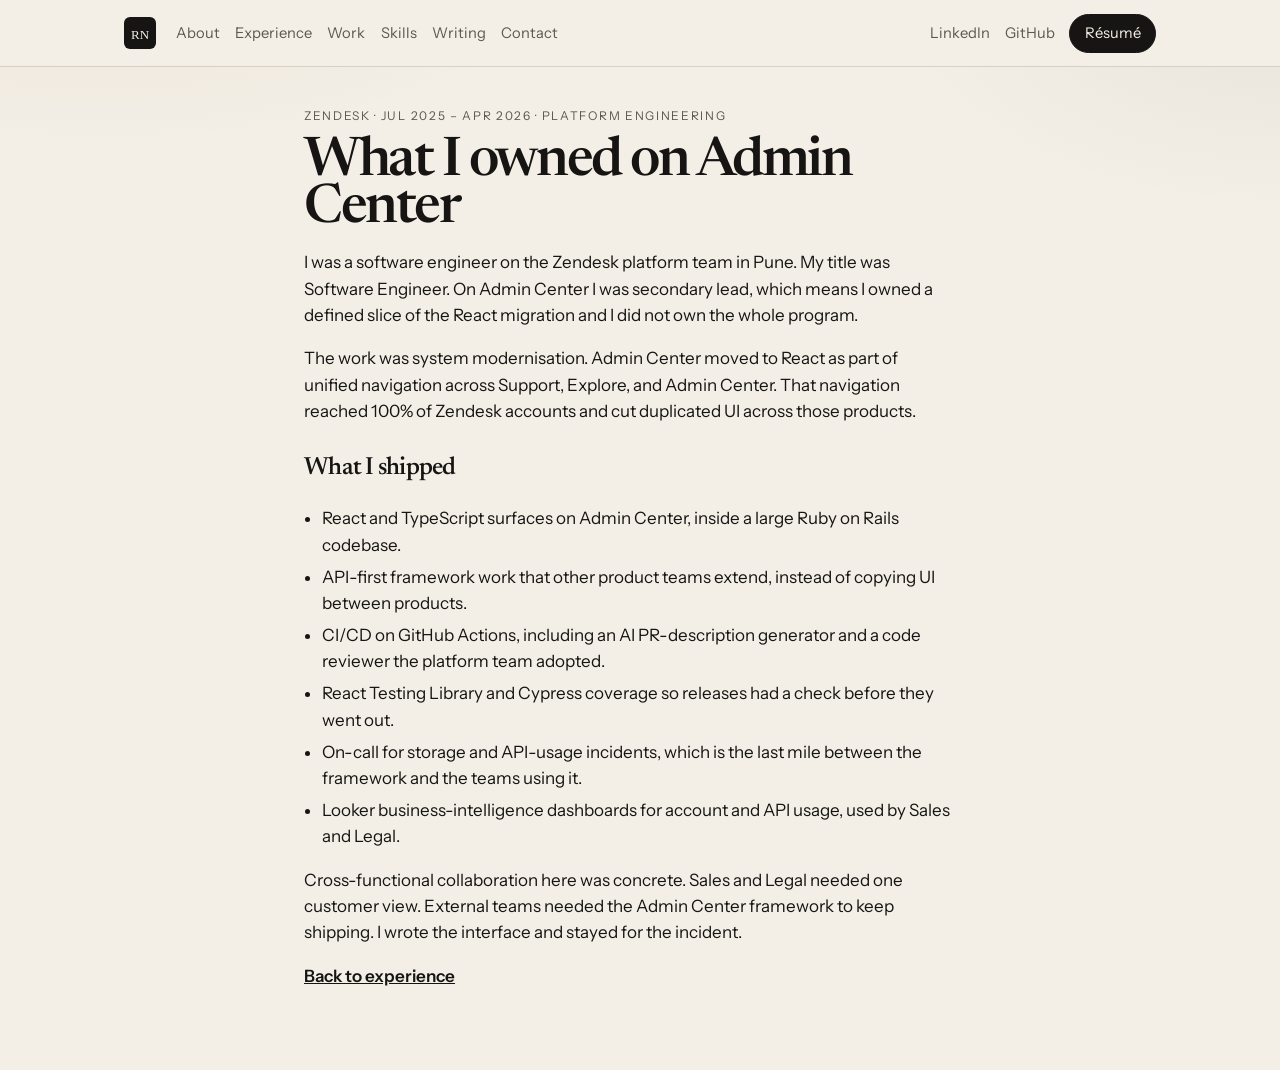
==== writing/admin-center-react.html @ 0a97c6db "Publish the current portfolio on the existing GitHub Pages site. Co-authored-by: Cursor <cursoragent" ====
<!DOCTYPE html>
<html lang="en">
<head>
  <meta charset="UTF-8" />
  <meta name="viewport" content="width=device-width, initial-scale=1" />
  <title>What I owned on Admin Center — Raja Namdeo</title>
  <meta name="description" content="Raja Namdeo, software engineer at Zendesk, was secondary lead on the Admin Center React migration and unified navigation rolled out to 100% of accounts. Skills: React, TypeScript, Ruby on Rails, platform engineering, system modernisation." />
  <link rel="preconnect" href="https://fonts.googleapis.com" />
  <link href="https://fonts.googleapis.com/css2?family=Instrument+Sans:ital,wght@0,400;0,500;0,600&family=Newsreader:opsz,wght@6..72,400;6..72,550&display=swap" rel="stylesheet" />
  <link rel="stylesheet" href="../styles.css?v=5" />
  <link rel="icon" href="../favicon.svg" type="image/svg+xml" />
</head>
<body>
  <header class="topbar">
    <div class="topbar-inner">
      <a class="mark" href="../index.html" aria-label="Raja Namdeo, home"><img src="../favicon.svg" width="32" height="32" alt="" /></a>
      <nav class="nav" aria-label="Page">
        <a href="../index.html#about">About</a>
        <a href="../index.html#experience">Experience</a>
        <a href="../index.html#work">Work</a>
        <a href="../index.html#skills">Skills</a>
        <a href="../index.html#writing">Writing</a>
        <a href="../index.html#contact">Contact</a>
      </nav>
      <div class="top-actions">
        <a class="text-link" href="https://linkedin.com/in/raja-namdeo" target="_blank" rel="noopener">LinkedIn</a>
        <a class="text-link" href="https://github.com/raja-namdeo" target="_blank" rel="noopener">GitHub</a>
        <a class="btn" href="https://drive.google.com/drive/folders/1Tm4S_pmPTaO8bRm-43lsX8sl1SN7FCRW?usp=drive_link" target="_blank" rel="noopener">Résumé</a>
      </div>
      <button class="menu-btn" type="button" aria-expanded="false" aria-controls="mobile-nav">Menu</button>
    </div>
  </header>
  <div class="mobile-nav" id="mobile-nav" hidden>
    <a href="../index.html#about">About</a>
    <a href="../index.html#experience">Experience</a>
    <a href="../index.html#work">Work</a>
    <a href="../index.html#skills">Skills</a>
    <a href="../index.html#writing">Writing</a>
    <a href="../index.html#contact">Contact</a>
    <a href="https://linkedin.com/in/raja-namdeo" target="_blank" rel="noopener">LinkedIn</a>
    <a href="https://github.com/raja-namdeo" target="_blank" rel="noopener">GitHub</a>
    <a href="https://drive.google.com/drive/folders/1Tm4S_pmPTaO8bRm-43lsX8sl1SN7FCRW?usp=drive_link" target="_blank" rel="noopener">Résumé</a>
  </div>
  <main class="post">
    <p class="eyebrow">Zendesk · Jul 2025 – Apr 2026 · Platform engineering</p>
    <h1>What I owned on Admin Center</h1>
    <p>I was a software engineer on the Zendesk platform team in Pune. My title was Software Engineer. On Admin Center I was secondary lead, which means I owned a defined slice of the React migration and I did not own the whole program.</p>
    <p>The work was system modernisation. Admin Center moved to React as part of unified navigation across Support, Explore, and Admin Center. That navigation reached 100% of Zendesk accounts and cut duplicated UI across those products.</p>
    <h2>What I shipped</h2>
    <ul>
      <li>React and TypeScript surfaces on Admin Center, inside a large Ruby on Rails codebase.</li>
      <li>API-first framework work that other product teams extend, instead of copying UI between products.</li>
      <li>CI/CD on GitHub Actions, including an AI PR-description generator and a code reviewer the platform team adopted.</li>
      <li>React Testing Library and Cypress coverage so releases had a check before they went out.</li>
      <li>On-call for storage and API-usage incidents, which is the last mile between the framework and the teams using it.</li>
      <li>Looker business-intelligence dashboards for account and API usage, used by Sales and Legal.</li>
    </ul>
    <p>Cross-functional collaboration here was concrete. Sales and Legal needed one customer view. External teams needed the Admin Center framework to keep shipping. I wrote the interface and stayed for the incident.</p>
    <p><a href="../index.html#experience">Back to experience</a></p>
  </main>
  <script src="../main.js"></script>
</body>
</html>
---- styles.css ----
:root {
  --bg: #f3efe6;
  --bg-raise: #faf7f1;
  --ink: #161513;
  --muted: #5e594f;
  --line: rgba(22, 21, 19, 0.14);
  --accent: #9a3b1a;
  --shadow: 0 1px 0 rgba(22, 21, 19, 0.05), 0 16px 40px rgba(22, 21, 19, 0.05);
  --serif: "Newsreader", "Iowan Old Style", Palatino, serif;
  --sans: "Instrument Sans", "Avenir Next", "Segoe UI", sans-serif;
  --max: 1080px;
}

* { box-sizing: border-box; }
html { scroll-behavior: smooth; overflow-x: hidden; }
.hero, .section { scroll-margin-top: 4.5rem; }
body {
  margin: 0;
  background:
    radial-gradient(900px 420px at 8% -10%, rgba(154, 59, 26, 0.08), transparent 60%),
    radial-gradient(700px 380px at 100% 0%, rgba(28, 25, 23, 0.05), transparent 55%),
    var(--bg);
  color: var(--ink);
  font-family: var(--sans);
  font-size: 17px;
  line-height: 1.55;
  overflow-x: hidden;
}
a { color: inherit; }
img { max-width: 100%; }

.skip {
  position: absolute;
  left: 1rem;
  top: -4rem;
  background: var(--ink);
  color: var(--bg);
  padding: 0.5rem 0.8rem;
  z-index: 20;
}
.skip:focus { top: 0.5rem; }

.topbar {
  position: sticky;
  top: 0;
  z-index: 10;
  background: rgba(243, 239, 230, 0.92);
  backdrop-filter: blur(10px);
  border-bottom: 1px solid var(--line);
}
.topbar-inner {
  max-width: var(--max);
  margin: 0 auto;
  padding: 0.85rem 1.5rem;
  display: flex;
  align-items: center;
  gap: 1.25rem;
}
.mark {
  display: flex;
  text-decoration: none;
  flex: none;
}
.mark img { display: block; width: 32px; height: 32px; }
.nav { display: flex; gap: 0.95rem; flex: 1; flex-wrap: wrap; }
.nav a, .text-link {
  color: var(--muted);
  text-decoration: none;
  font-size: 0.92rem;
}
.nav a:hover, .text-link:hover { color: var(--ink); }
.top-actions { display: flex; align-items: center; gap: 0.9rem; }
.menu-btn {
  display: none;
  margin-left: auto;
  background: transparent;
  border: 1px solid var(--line);
  border-radius: 999px;
  padding: 0.35rem 0.75rem;
  font: inherit;
  cursor: pointer;
}
.mobile-nav {
  display: none;
  flex-direction: column;
  gap: 0.75rem;
  padding: 0.5rem 1.5rem 1rem;
  border-bottom: 1px solid var(--line);
  background: var(--bg);
}
.mobile-nav a { text-decoration: none; }
.mobile-nav:not([hidden]) { display: flex; }

.btn {
  display: inline-flex;
  align-items: center;
  text-decoration: none;
  background: var(--ink);
  color: var(--bg);
  border-radius: 999px;
  padding: 0.45rem 0.9rem;
  font-size: 0.92rem;
  border: 1px solid var(--ink);
}
.btn-ghost {
  background: transparent;
  color: var(--ink);
}
.btn:hover { transform: translateY(-1px); }

main { max-width: var(--max); margin: 0 auto; padding: 0 1.5rem 4rem; }

.hero { padding: 4.5rem 0 3rem; border-bottom: 1px solid var(--line); }
.eyebrow {
  letter-spacing: 0.14em;
  text-transform: uppercase;
  font-size: 0.75rem;
  color: var(--muted);
  margin: 0 0 1rem;
}
h1 {
  font-family: var(--serif);
  font-weight: 550;
  font-size: clamp(3rem, 14vw, 8.4rem);
  line-height: 0.86;
  letter-spacing: -0.045em;
  margin: 0 0 1.4rem;
}
.lede {
  max-width: 38rem;
  font-size: 1.25rem;
  margin: 0 0 1.5rem;
}
.lede strong { font-weight: 600; }
.hero-links { display: flex; flex-wrap: wrap; gap: 0.6rem; }
.proof {
  list-style: none;
  display: grid;
  grid-template-columns: repeat(4, 1fr);
  gap: 0.8rem;
  padding: 0;
  margin: 2.4rem 0 0;
}
.proof li {
  border: 1px solid var(--line);
  background: var(--bg-raise);
  border-radius: 14px;
  padding: 0.9rem 1rem;
  box-shadow: var(--shadow);
  color: var(--muted);
  font-size: 0.92rem;
}
.proof span {
  display: block;
  color: var(--ink);
  font-family: var(--serif);
  font-size: 1.15rem;
  margin-bottom: 0.15rem;
}

.section {
  display: grid;
  grid-template-columns: 220px minmax(0, 1fr);
  gap: 2rem;
  padding: 3.2rem 0;
  border-bottom: 1px solid var(--line);
}
.section > * { min-width: 0; }
.section-label h2 {
  font-family: var(--serif);
  font-weight: 550;
  font-size: 1.8rem;
  margin: 0;
  letter-spacing: -0.03em;
}
.section-label p { color: var(--muted); margin: 0.4rem 0 0; font-size: 0.95rem; }
.section-kicker {
  letter-spacing: 0.12em;
  text-transform: uppercase;
  font-size: 0.72rem;
  color: var(--accent);
  margin: 0.35rem 0 0.8rem;
}
.about-copy p { margin: 0 0 1rem; max-width: 42rem; }

.roles { list-style: none; margin: 0; padding: 0; }
.roles li + li { border-top: 1px solid var(--line); }
.roles summary {
  list-style: none;
  cursor: pointer;
  display: grid;
  grid-template-columns: 2.5rem 1fr auto;
  gap: 0.8rem;
  align-items: baseline;
  padding: 1.1rem 0;
}
.roles summary::-webkit-details-marker { display: none; }
.idx {
  font-family: var(--serif);
  color: var(--muted);
}
.role-main { display: flex; flex-direction: column; }
.role-main strong { font-size: 1.15rem; }
.role-main span, .role-meta { color: var(--muted); font-size: 0.92rem; }
.role-meta { text-align: right; }
.role-body { padding: 0 0 1.3rem 3.3rem; max-width: 44rem; }
.role-title { margin: 0 0 0.6rem; font-family: var(--serif); font-size: 1.2rem; }
.role-body ul { margin: 0; padding-left: 1.1rem; }
.role-body li { margin: 0.45rem 0; }
.tags { color: var(--muted); font-size: 0.88rem; margin: 0.8rem 0 0; }

.cards {
  display: grid;
  grid-template-columns: 1fr 1fr;
  gap: 0.9rem;
}
.card {
  background: var(--bg-raise);
  border: 1px solid var(--line);
  border-radius: 16px;
  padding: 1.15rem 1.2rem 1rem;
  box-shadow: var(--shadow);
}
.card-soon { background: transparent; }
.card-meta {
  display: flex;
  gap: 0.6rem;
  color: var(--muted);
  font-size: 0.82rem;
  letter-spacing: 0.04em;
  text-transform: uppercase;
  margin: 0 0 0.55rem;
}
.card-meta span { font-family: var(--serif); letter-spacing: 0; text-transform: none; font-size: 1rem; color: var(--ink); }
.card h3 {
  font-family: var(--serif);
  font-weight: 550;
  font-size: 1.7rem;
  letter-spacing: -0.03em;
  margin: 0 0 0.45rem;
}
.card p { margin: 0 0 0.7rem; }
.card-note { color: var(--accent); font-size: 0.88rem; margin: 0.4rem 0 0; }
.card-link { font-weight: 600; font-size: 0.95rem; }
.post {
  max-width: 42rem;
  padding: 2.5rem 0 4rem;
}
.post h1 {
  font-size: clamp(2.2rem, 5vw, 3.4rem);
  margin-bottom: 0.4rem;
}
.post h2 {
  font-family: var(--serif);
  font-weight: 550;
  font-size: 1.55rem;
  letter-spacing: -0.03em;
  margin: 1.6rem 0 0.5rem;
}
.post a { font-weight: 600; }
.post .eyebrow { margin-bottom: 0.8rem; }
.post p, .post li { max-width: 40rem; }
.post ul { padding-left: 1.1rem; }
.post li { margin: 0.35rem 0; }
.card-shot {
  display: block;
  width: 100%;
  aspect-ratio: 16 / 9;
  object-fit: cover;
  object-position: top;
  border-radius: 10px;
  margin: 0 0 0.75rem;
  border: 1px solid var(--line);
  background: var(--bg);
}

.skill-grid {
  display: grid;
  grid-template-columns: 1fr 1fr;
  gap: 0.8rem 1.5rem;
}
.skill-grid h3 {
  margin: 0 0 0.2rem;
  font-size: 0.78rem;
  letter-spacing: 0.12em;
  text-transform: uppercase;
  color: var(--muted);
  font-weight: 600;
}
.skill-grid p { margin: 0; }

.edu p { margin: 0 0 0.9rem; display: flex; flex-direction: column; }
.edu span { color: var(--muted); }

.contact-title {
  font-family: var(--serif);
  font-size: clamp(2.4rem, 5vw, 3.6rem);
  line-height: 0.95;
  letter-spacing: -0.03em;
  margin: 0 0 0.6rem;
}
.contact-sub { max-width: 36rem; color: var(--muted); margin: 0 0 1rem; }
.contact-mail a {
  font-family: var(--serif);
  font-size: 1.6rem;
  text-underline-offset: 4px;
}
.contact-phone { margin: 0.3rem 0 1rem; }
.contact-phone a { color: var(--muted); text-decoration: none; }

.footer {
  max-width: var(--max);
  margin: 0 auto;
  padding: 1.2rem 1.5rem 2rem;
  display: flex;
  justify-content: space-between;
  gap: 1rem;
  color: var(--muted);
  font-size: 0.88rem;
}
.footer a { color: var(--muted); }

.hero-grid {
  display: grid;
  grid-template-columns: 1.4fr 0.8fr;
  gap: 2rem;
  align-items: start;
}
.profile-card {
  background: var(--bg-raise);
  color: var(--ink);
  border: 1px solid var(--line);
  border-radius: 16px;
  padding: 0 0 1rem;
  overflow: hidden;
  box-shadow: var(--shadow);
}
.portrait {
  display: block;
  width: 100%;
  aspect-ratio: 1 / 1;
  height: auto;
  object-fit: cover;
  object-position: center 18%;
  border-radius: 0;
  margin: 0 0 0.85rem;
  background: var(--bg);
}
.avail {
  display: flex;
  align-items: center;
  gap: 0.45rem;
  margin: 0 0 0.9rem;
  font-size: 0.82rem;
  letter-spacing: 0.08em;
  text-transform: uppercase;
}
.dot {
  width: 0.5rem;
  height: 0.5rem;
  border-radius: 50%;
  background: #d6a15e;
  box-shadow: 0 0 0 4px rgba(214, 161, 94, 0.2);
}
.profile-card dl { margin: 0; }
.profile-card dl, .profile-note, .avail { padding-left: 0.45rem; padding-right: 0.45rem; }
.profile-card dl div {
  display: grid;
  grid-template-columns: 6.2rem 1fr;
  gap: 0.5rem;
  padding: 0.45rem 0;
  border-top: 1px solid var(--line);
  font-size: 0.95rem;
}
.profile-card dt { color: var(--muted); }
.profile-card dd { margin: 0; }
.profile-note {
  margin: 0.85rem 0 0;
  color: var(--muted);
  font-size: 0.92rem;
}


.principles {
  display: grid;
  grid-template-columns: 1fr 1fr;
  gap: 0.75rem;
}
.principles article {
  border: 1px solid var(--line);
  background: var(--bg-raise);
  border-radius: 16px;
  padding: 1rem 1.05rem 0.95rem;
  box-shadow: var(--shadow);
}
.principles .ico { color: var(--accent); }

.sprite { position: absolute; width: 0; height: 0; overflow: hidden; }
.ico { width: 1.05rem; height: 1.05rem; flex: none; display: block; }
.tech-row {
  display: flex;
  flex-wrap: wrap;
  gap: 0.45rem;
  list-style: none;
  margin: 0.8rem 0 0;
  padding: 0;
}
.tech {
  display: inline-flex;
  align-items: center;
  gap: 0.4rem;
  border: 1px solid var(--line);
  background: var(--bg-raise);
  border-radius: 999px;
  padding: 0.32rem 0.7rem 0.32rem 0.5rem;
  font-size: 0.88rem;
}
.skill-grid .tech-row { margin-top: 0.45rem; }
.principles h3 {
  font-family: var(--serif);
  font-weight: 550;
  font-size: 1.35rem;
  letter-spacing: -0.03em;
  margin: 0.15rem 0 0.35rem;
}
.principles p { margin: 0; color: var(--muted); font-size: 0.98rem; }

.card { transition: transform 0.18s ease, box-shadow 0.18s ease; }
.card:hover { transform: translateY(-2px); box-shadow: 0 18px 40px rgba(22, 21, 19, 0.08); }

@media (prefers-reduced-motion: reduce) {
  .card { transition: none; }
}

:focus-visible {
  outline: 2px solid var(--accent);
  outline-offset: 3px;
}

.sr {
  position: absolute;
  width: 1px;
  height: 1px;
  padding: 0;
  margin: -1px;
  overflow: hidden;
  clip: rect(0, 0, 0, 0);
  border: 0;
}
.chat {
  position: fixed;
  right: 1.1rem;
  bottom: 1.1rem;
  z-index: 30;
  display: flex;
  flex-direction: column;
  align-items: flex-end;
  gap: 0.55rem;
}
.chat-toggle {
  width: 3.15rem;
  height: 3.15rem;
  border-radius: 999px;
  border: 1px solid var(--ink);
  background: var(--ink);
  color: var(--bg);
  display: grid;
  place-items: center;
  cursor: pointer;
  box-shadow: var(--shadow);
}
.chat-panel {
  width: min(22rem, calc(100vw - 2.2rem));
  background: var(--bg-raise);
  color: var(--ink);
  border: 1px solid var(--line);
  border-radius: 16px;
  padding: 0.95rem;
  box-shadow: 0 18px 40px rgba(22, 21, 19, 0.12);
}
.chat-hello { margin: 0 0 0.7rem; font-size: 0.95rem; }
.chat-panel label {
  display: block;
  font-size: 0.75rem;
  letter-spacing: 0.08em;
  text-transform: uppercase;
  color: var(--muted);
  margin: 0.55rem 0 0.35rem;
}
.chat-panel input,
.chat-panel textarea {
  width: 100%;
  box-sizing: border-box;
  font: inherit;
  color: var(--ink);
  background: var(--bg);
  border: 1px solid var(--line);
  border-radius: 10px;
  padding: 0.6rem 0.7rem;
}
.chat-panel textarea { resize: vertical; }
.chat-actions { display: flex; flex-wrap: wrap; gap: 0.45rem; margin-top: 0.7rem; }
.chat-panel .btn { border: 1px solid var(--ink); cursor: pointer; }

@media (max-width: 980px) {
  .nav, .top-actions { display: none; }
  .menu-btn { display: inline-flex; }
  .section { grid-template-columns: 1fr; gap: 0.75rem; }
  .proof, .cards, .principles { grid-template-columns: 1fr 1fr; }
}
@media (max-width: 720px) {
  .proof, .cards, .skill-grid, .hero-grid, .principles { grid-template-columns: 1fr; }
  .hero-grid { align-items: start; }
  .roles summary { grid-template-columns: 2rem 1fr; }
  .role-meta { grid-column: 2; text-align: left; }
  .role-body { padding-left: 0; }
  .footer { flex-direction: column; }
  .hero { padding-top: 2.2rem; }
  .topbar-inner, .footer, .mobile-nav { padding-left: 1rem; padding-right: 1rem; }
  main { padding-left: 1rem; padding-right: 1rem; }
  .portrait { max-height: none; }
}
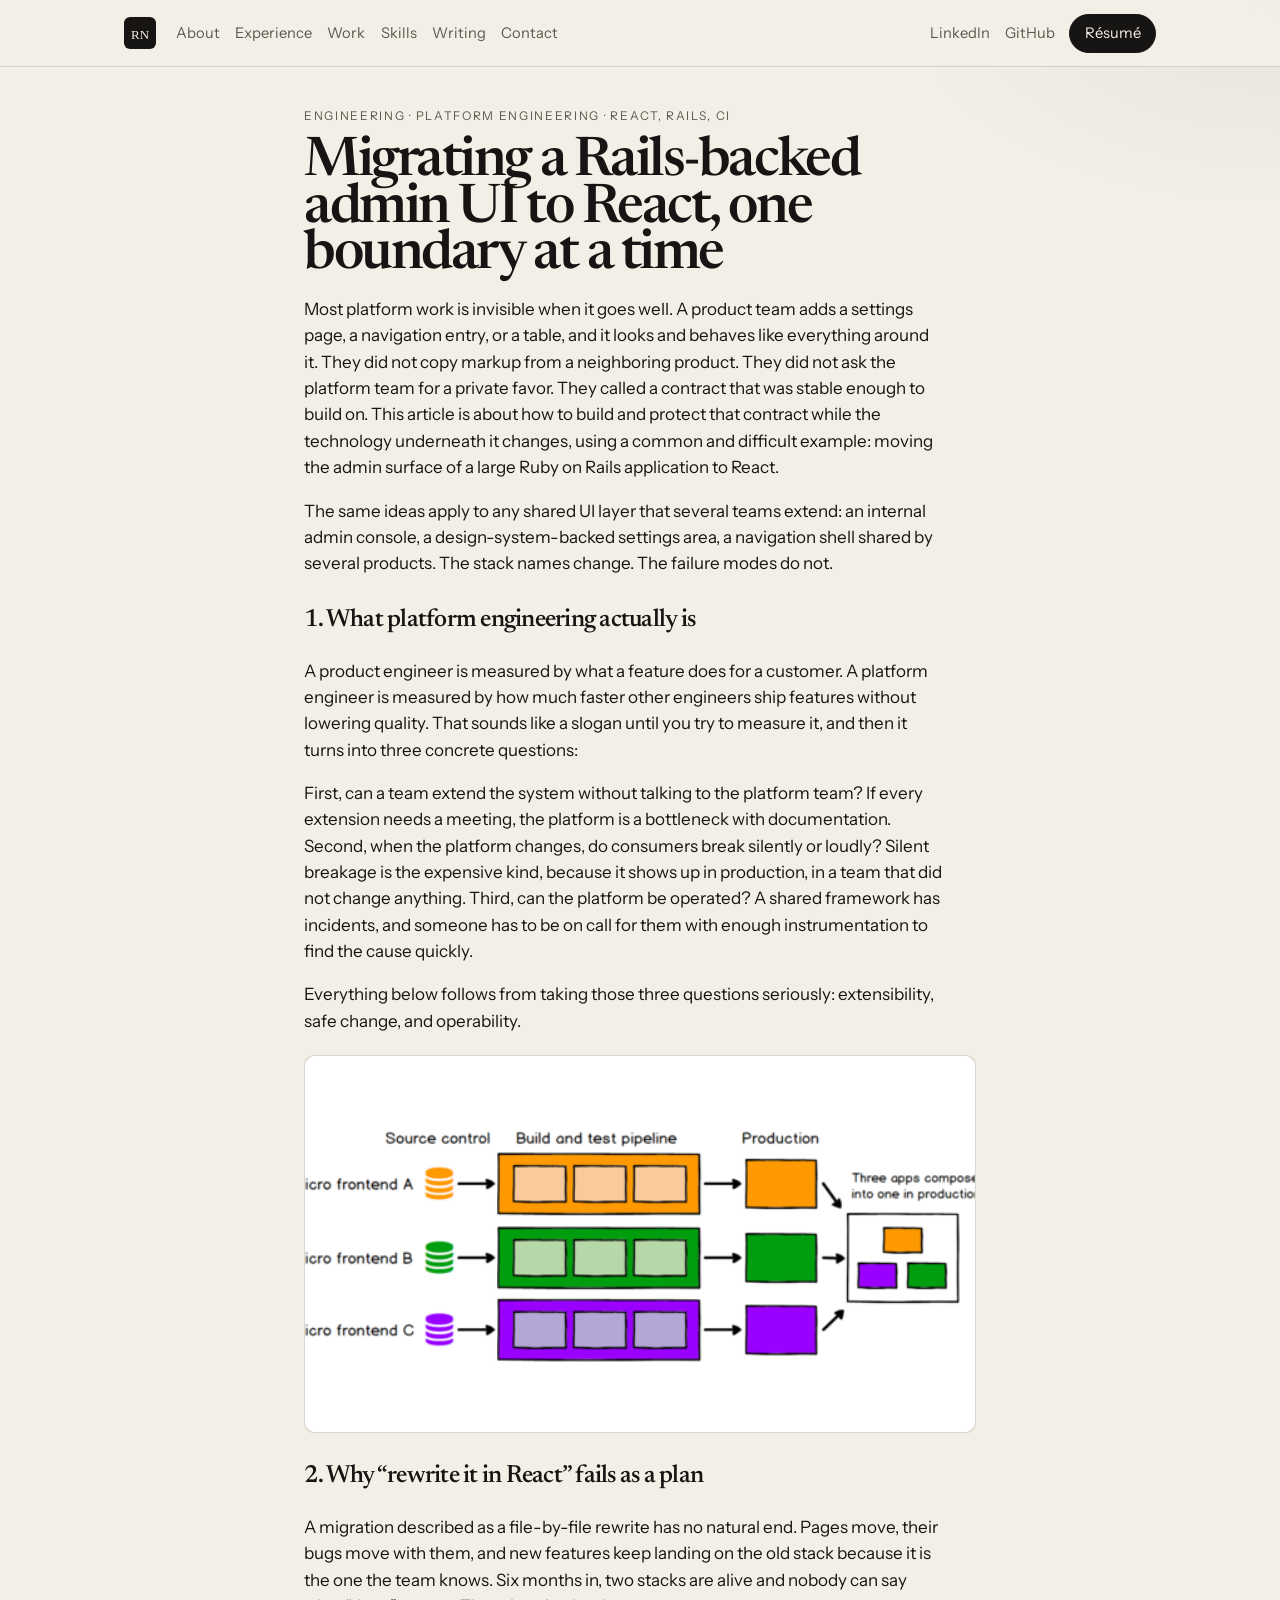
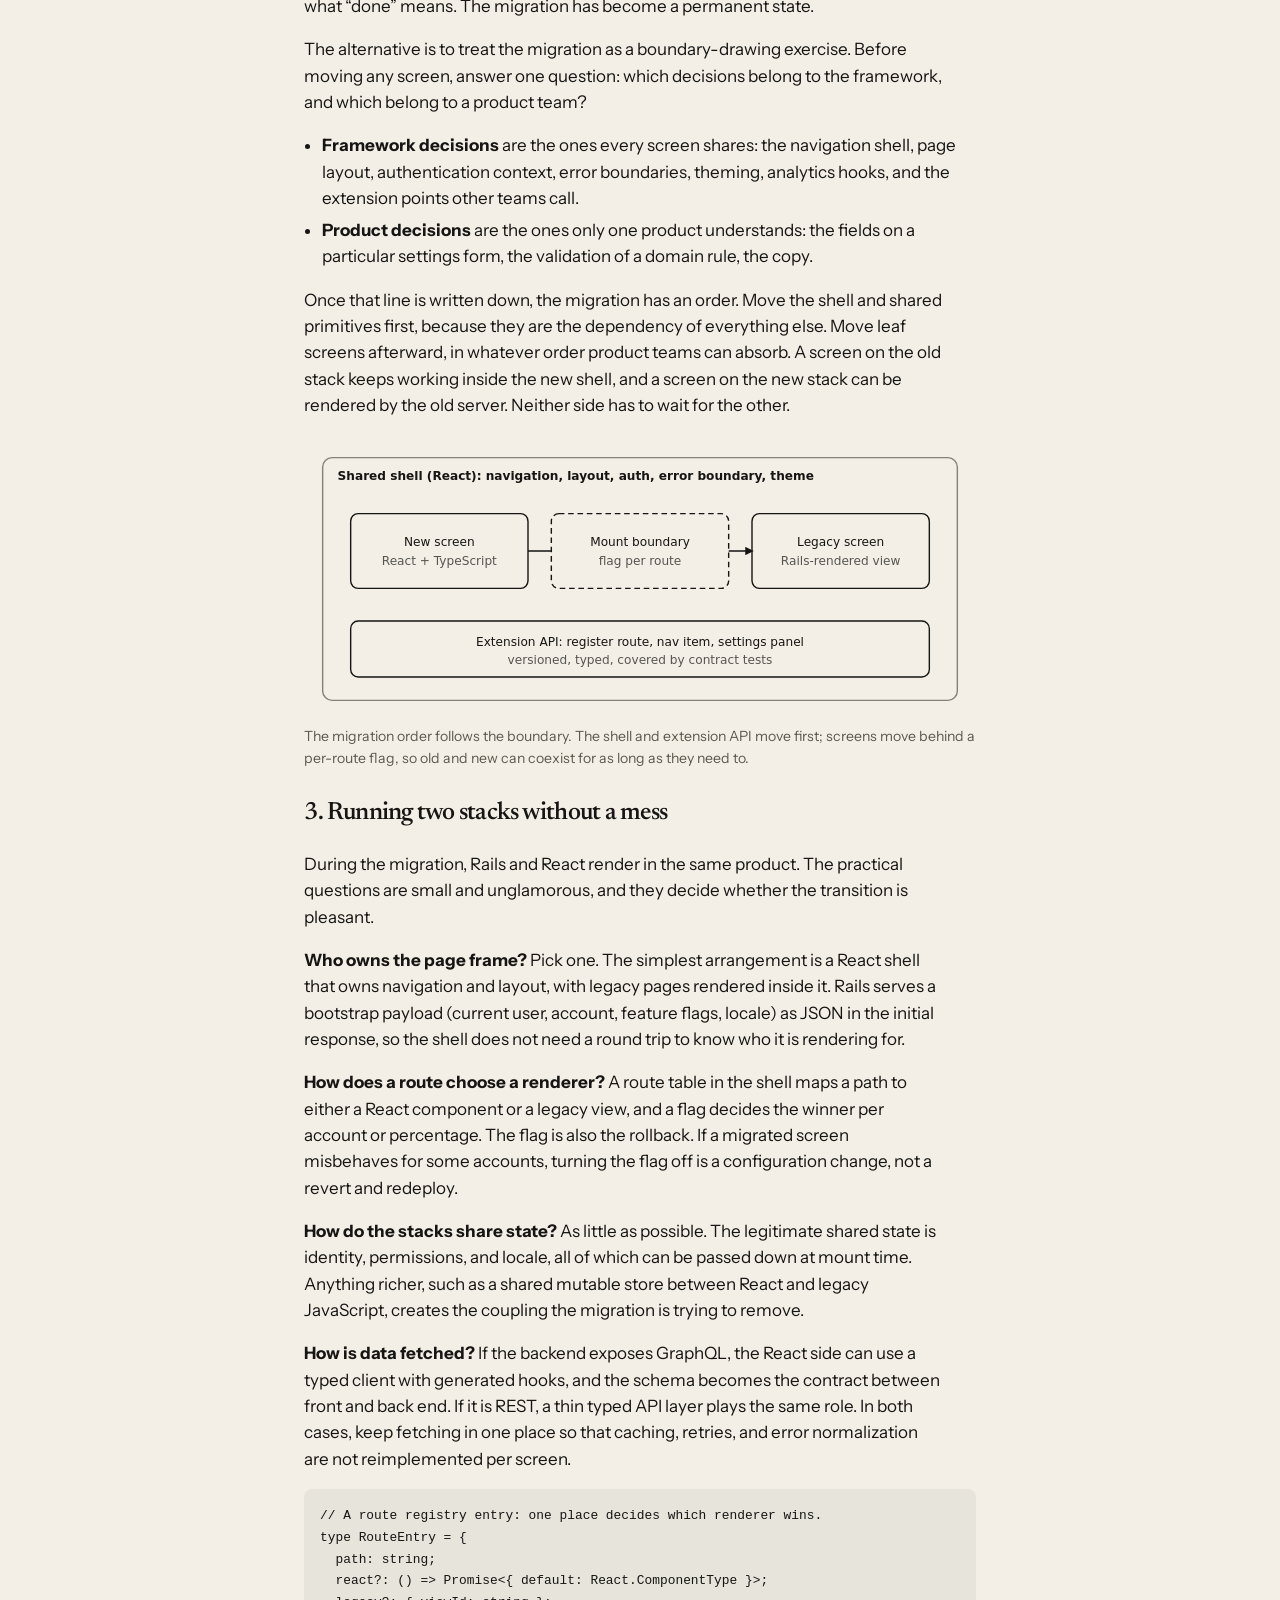
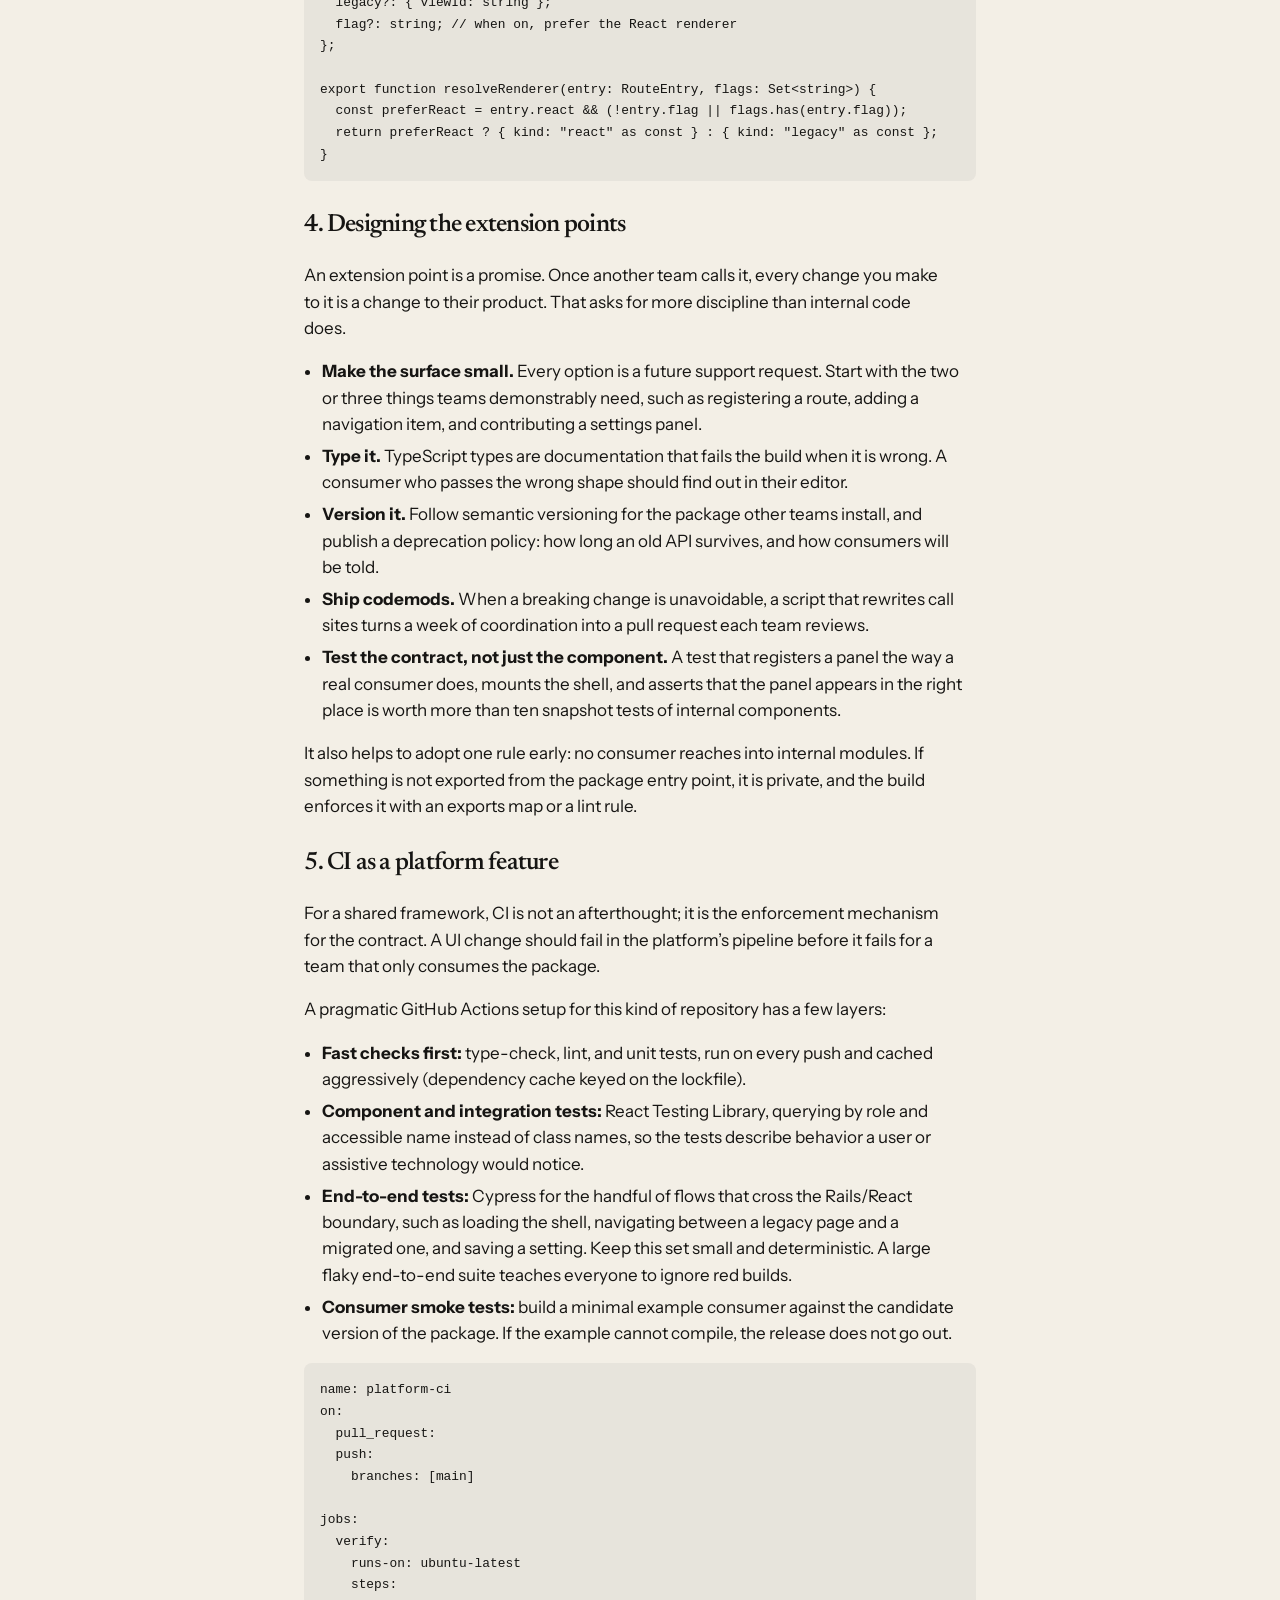
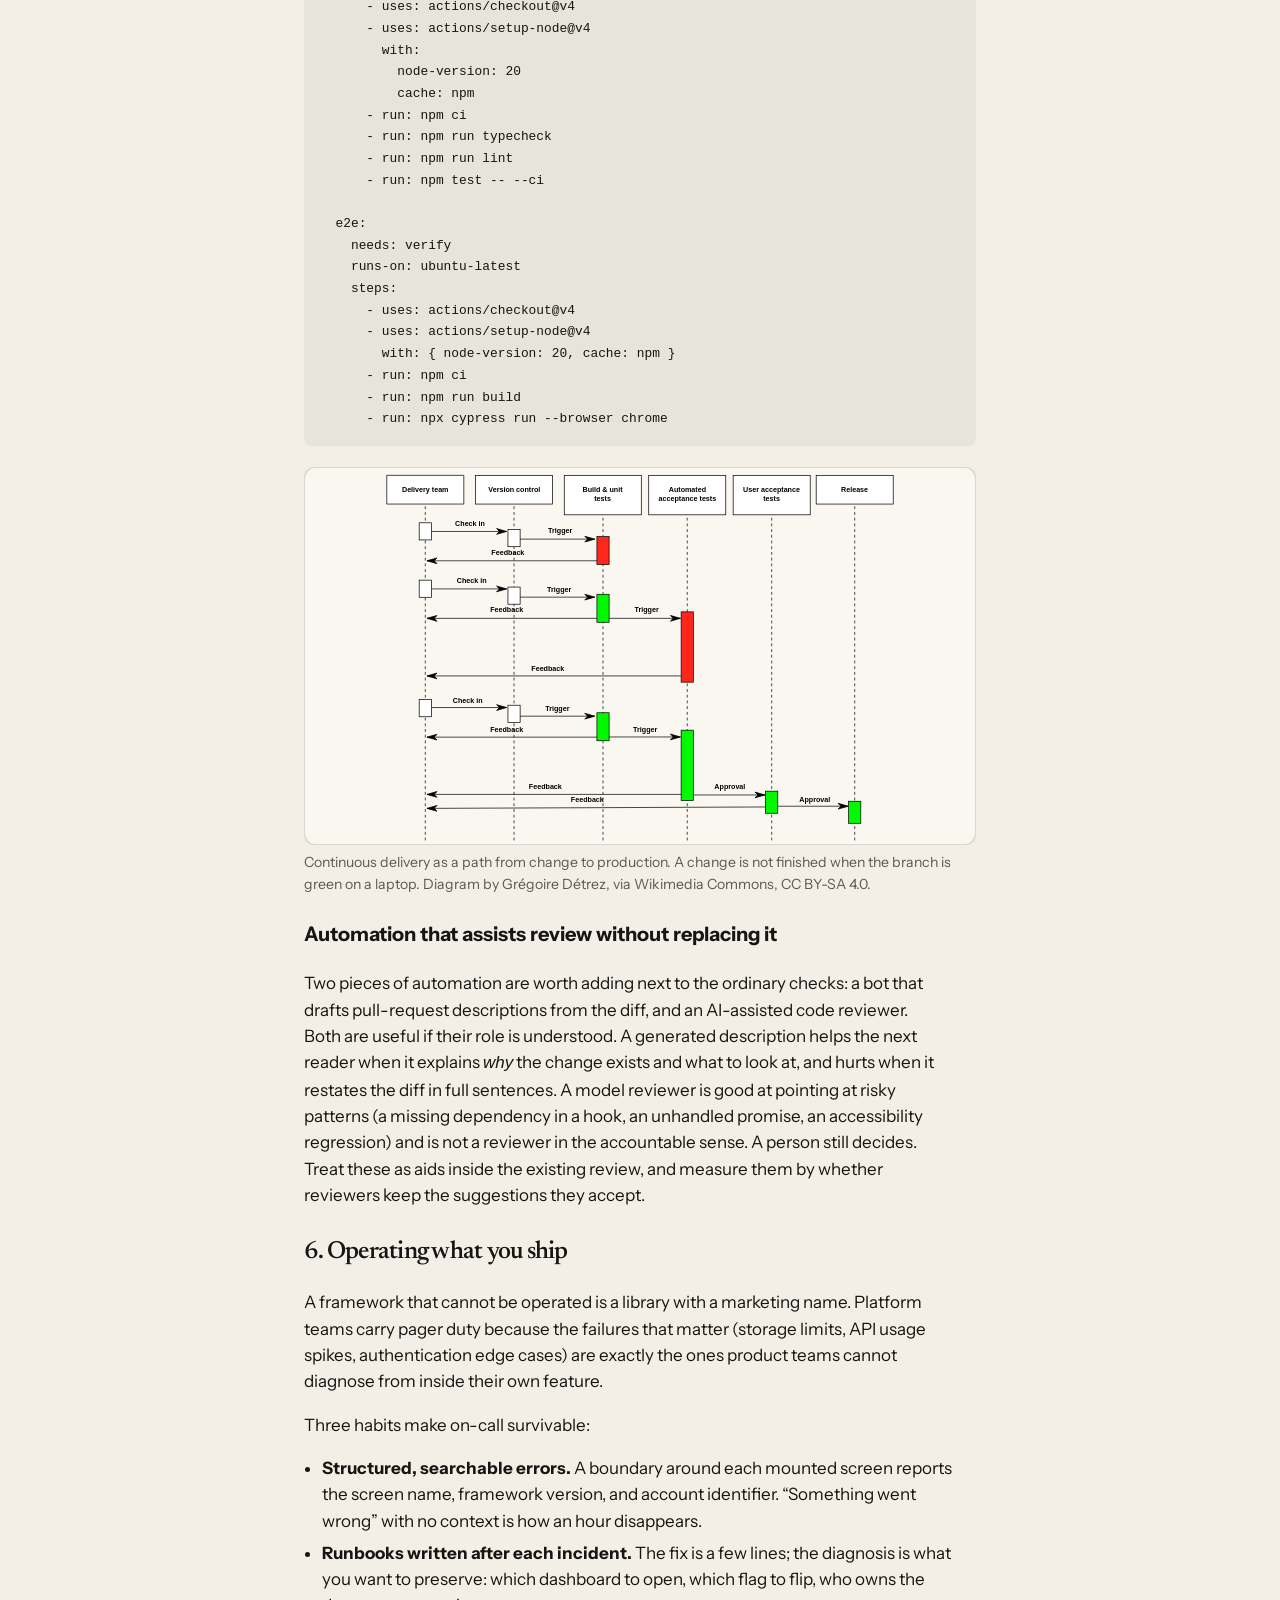
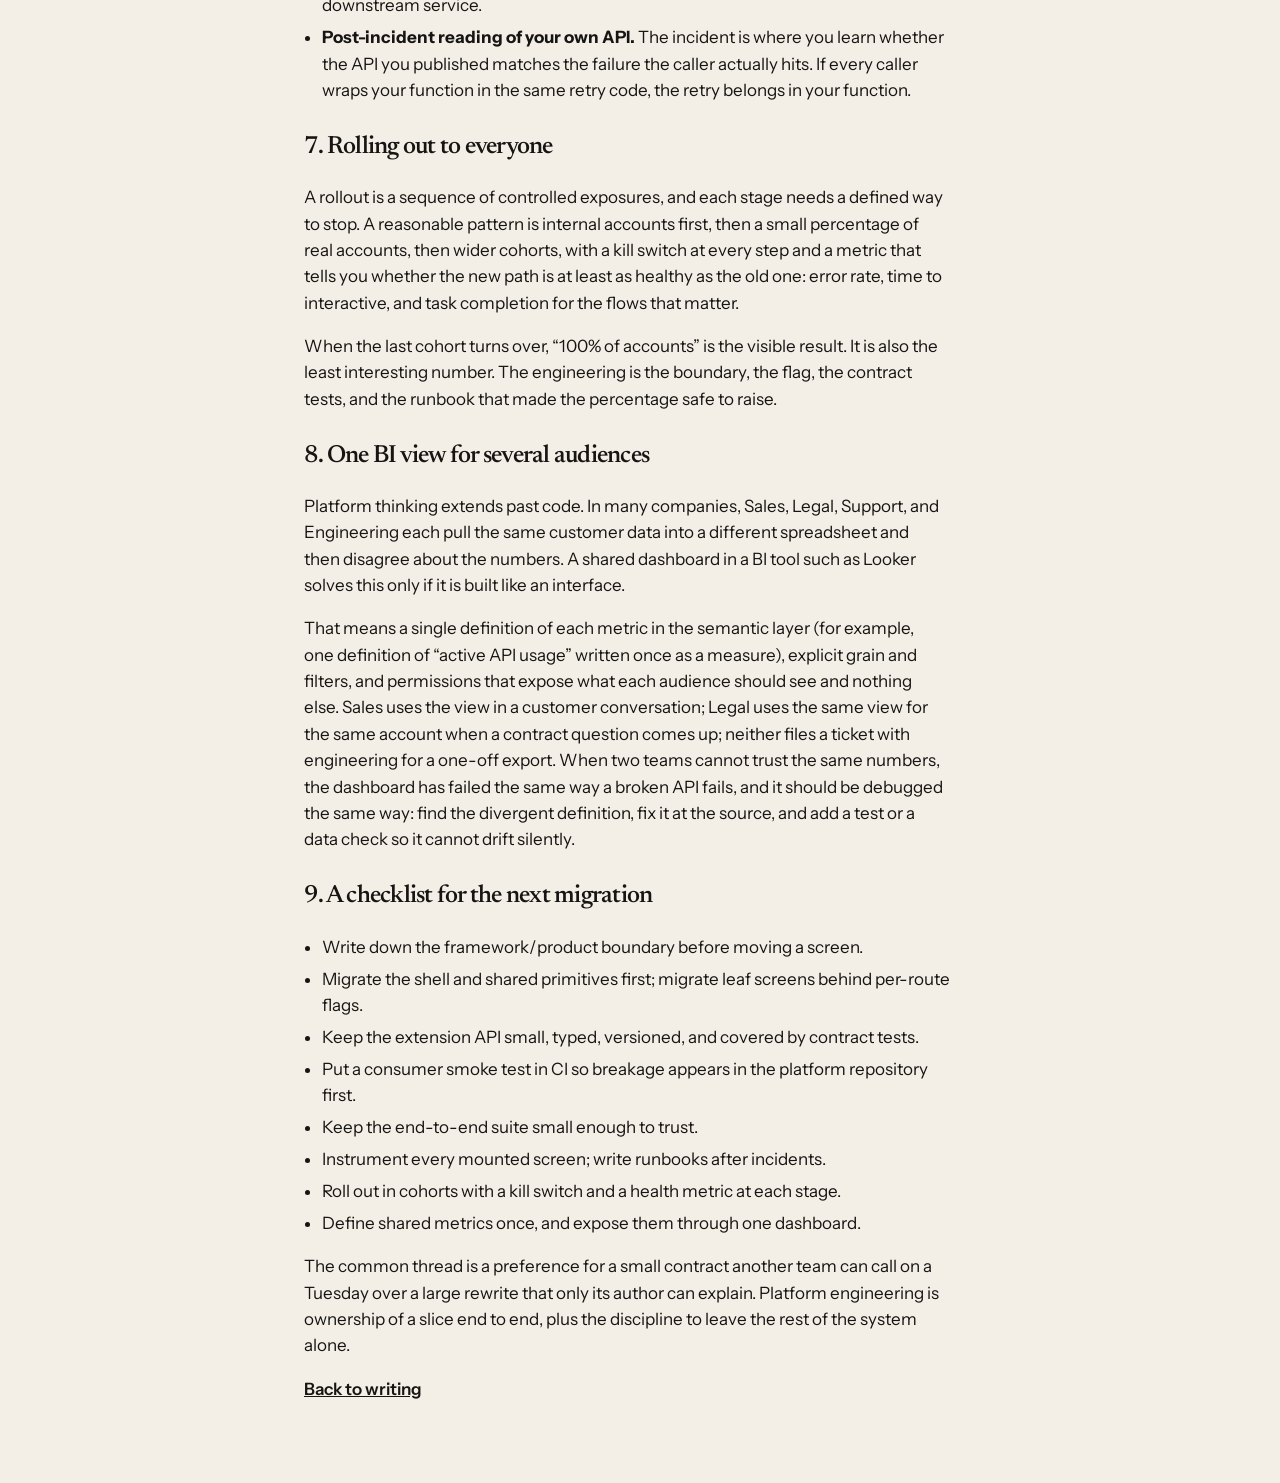
==== commit a1fa5396: "Publish portfolio site" ====
--- a/writing/admin-center-react.html
+++ b/writing/admin-center-react.html
@@ -3,12 +3,23 @@
 <head>
   <meta charset="UTF-8" />
   <meta name="viewport" content="width=device-width, initial-scale=1" />
-  <title>What I owned on Admin Center — Raja Namdeo</title>
-  <meta name="description" content="Raja Namdeo, software engineer at Zendesk, was secondary lead on the Admin Center React migration and unified navigation rolled out to 100% of accounts. Skills: React, TypeScript, Ruby on Rails, platform engineering, system modernisation." />
+  <title>Migrating admin UI, one boundary at a time — Raja Namdeo</title>
+  <meta name="description" content="An engineering guide to platform work on a large Rails codebase: migrating an admin surface to React, designing extension points, CI with GitHub Actions, on-call, and shared BI dashboards." />
   <link rel="preconnect" href="https://fonts.googleapis.com" />
   <link href="https://fonts.googleapis.com/css2?family=Instrument+Sans:ital,wght@0,400;0,500;0,600&family=Newsreader:opsz,wght@6..72,400;6..72,550&display=swap" rel="stylesheet" />
-  <link rel="stylesheet" href="../styles.css?v=5" />
+  <link rel="stylesheet" href="../styles.css?v=6" />
   <link rel="icon" href="../favicon.svg" type="image/svg+xml" />
+  <style>
+    .media { position: relative; aspect-ratio: 16 / 9; width: 100%; overflow: hidden; border-radius: 8px; background: rgba(127,127,127,.10); }
+    .media img { display: block; width: 100%; height: 100%; object-fit: cover; }
+    .media.contain img { object-fit: contain; }
+    .media-fallback { display: none; position: absolute; inset: 0; align-items: center; justify-content: center; padding: 24px; text-align: center; font: 500 14px/1.5 "Instrument Sans", system-ui, sans-serif; opacity: .7; border: 1px dashed rgba(127,127,127,.5); border-radius: 8px; }
+    .media.is-missing img { display: none; }
+    .media.is-missing .media-fallback { display: flex; }
+    .diagram { width: 100%; height: auto; display: block; color: inherit; }
+    .post pre { overflow-x: auto; padding: 16px; border-radius: 8px; background: rgba(127,127,127,.10); font-size: 14px; line-height: 1.55; }
+    .post code { font-family: ui-monospace, SFMono-Regular, Menlo, Consolas, monospace; font-size: .92em; }
+  </style>
 </head>
 <body>
   <header class="topbar">
@@ -42,22 +53,171 @@
     <a href="https://drive.google.com/drive/folders/1Tm4S_pmPTaO8bRm-43lsX8sl1SN7FCRW?usp=drive_link" target="_blank" rel="noopener">Résumé</a>
   </div>
   <main class="post">
-    <p class="eyebrow">Zendesk · Jul 2025 – Apr 2026 · Platform engineering</p>
-    <h1>What I owned on Admin Center</h1>
-    <p>I was a software engineer on the Zendesk platform team in Pune. My title was Software Engineer. On Admin Center I was secondary lead, which means I owned a defined slice of the React migration and I did not own the whole program.</p>
-    <p>The work was system modernisation. Admin Center moved to React as part of unified navigation across Support, Explore, and Admin Center. That navigation reached 100% of Zendesk accounts and cut duplicated UI across those products.</p>
-    <h2>What I shipped</h2>
-    <ul>
-      <li>React and TypeScript surfaces on Admin Center, inside a large Ruby on Rails codebase.</li>
-      <li>API-first framework work that other product teams extend, instead of copying UI between products.</li>
-      <li>CI/CD on GitHub Actions, including an AI PR-description generator and a code reviewer the platform team adopted.</li>
-      <li>React Testing Library and Cypress coverage so releases had a check before they went out.</li>
-      <li>On-call for storage and API-usage incidents, which is the last mile between the framework and the teams using it.</li>
-      <li>Looker business-intelligence dashboards for account and API usage, used by Sales and Legal.</li>
-    </ul>
-    <p>Cross-functional collaboration here was concrete. Sales and Legal needed one customer view. External teams needed the Admin Center framework to keep shipping. I wrote the interface and stayed for the incident.</p>
-    <p><a href="../index.html#experience">Back to experience</a></p>
+    <p class="eyebrow">Engineering · Platform engineering · React, Rails, CI</p>
+    <h1>Migrating a Rails-backed admin UI to React, one boundary at a time</h1>
+    <p>Most platform work is invisible when it goes well. A product team adds a settings page, a navigation entry, or a table, and it looks and behaves like everything around it. They did not copy markup from a neighboring product. They did not ask the platform team for a private favor. They called a contract that was stable enough to build on. This article is about how to build and protect that contract while the technology underneath it changes, using a common and difficult example: moving the admin surface of a large Ruby on Rails application to React.</p>
+    <p>The same ideas apply to any shared UI layer that several teams extend: an internal admin console, a design-system-backed settings area, a navigation shell shared by several products. The stack names change. The failure modes do not.</p>
+
+    <h2>1. What platform engineering actually is</h2>
+    <p>A product engineer is measured by what a feature does for a customer. A platform engineer is measured by how much faster other engineers ship features without lowering quality. That sounds like a slogan until you try to measure it, and then it turns into three concrete questions:</p>
+    <p>First, can a team extend the system without talking to the platform team? If every extension needs a meeting, the platform is a bottleneck with documentation. Second, when the platform changes, do consumers break silently or loudly? Silent breakage is the expensive kind, because it shows up in production, in a team that did not change anything. Third, can the platform be operated? A shared framework has incidents, and someone has to be on call for them with enough instrumentation to find the cause quickly.</p>
+    <p>Everything below follows from taking those three questions seriously: extensibility, safe change, and operability.</p>
+
+    <figure>
+      <div class="media">
+        <img src="../images/writing/data-center.png" width="1280" height="720" loading="lazy" alt="Rows of servers in a university data center" onerror="this.parentNode.classList.add('is-missing')" />
+        <div class="media-fallback" role="img" aria-label="Photo placeholder: rows of servers in a data center">Image unavailable: rows of servers in a data center. A UI platform is shared infrastructure in the same sense: the value is in the common plant, not in any single machine.</div>
+      </div>
+    </figure>
+
+    <h2>2. Why “rewrite it in React” fails as a plan</h2>
+    <p>A migration described as a file-by-file rewrite has no natural end. Pages move, their bugs move with them, and new features keep landing on the old stack because it is the one the team knows. Six months in, two stacks are alive and nobody can say what “done” means. The migration has become a permanent state.</p>
+    <p>The alternative is to treat the migration as a boundary-drawing exercise. Before moving any screen, answer one question: which decisions belong to the framework, and which belong to a product team?</p>
+    <ul>
+      <li><strong>Framework decisions</strong> are the ones every screen shares: the navigation shell, page layout, authentication context, error boundaries, theming, analytics hooks, and the extension points other teams call.</li>
+      <li><strong>Product decisions</strong> are the ones only one product understands: the fields on a particular settings form, the validation of a domain rule, the copy.</li>
+    </ul>
+    <p>Once that line is written down, the migration has an order. Move the shell and shared primitives first, because they are the dependency of everything else. Move leaf screens afterward, in whatever order product teams can absorb. A screen on the old stack keeps working inside the new shell, and a screen on the new stack can be rendered by the old server. Neither side has to wait for the other.</p>
+
+    <figure>
+      <svg class="diagram" viewBox="0 0 720 300" role="img" aria-label="Diagram of a strangler migration: a shared React shell hosts new React screens and legacy Rails-rendered screens through a mount boundary, with a feature flag deciding which renders.">
+        <title>Strangler migration with a shared shell</title>
+        <g fill="none" stroke="currentColor" stroke-width="1.5" font-family="system-ui, sans-serif" font-size="13">
+          <rect x="20" y="20" width="680" height="260" rx="10" opacity=".5"/>
+          <text x="36" y="44" fill="currentColor" stroke="none" font-weight="600">Shared shell (React): navigation, layout, auth, error boundary, theme</text>
+          <rect x="50" y="80" width="190" height="80" rx="8"/>
+          <text x="145" y="115" text-anchor="middle" fill="currentColor" stroke="none">New screen</text>
+          <text x="145" y="135" text-anchor="middle" fill="currentColor" stroke="none" opacity=".7">React + TypeScript</text>
+          <rect x="265" y="80" width="190" height="80" rx="8" stroke-dasharray="6 4"/>
+          <text x="360" y="115" text-anchor="middle" fill="currentColor" stroke="none">Mount boundary</text>
+          <text x="360" y="135" text-anchor="middle" fill="currentColor" stroke="none" opacity=".7">flag per route</text>
+          <rect x="480" y="80" width="190" height="80" rx="8"/>
+          <text x="575" y="115" text-anchor="middle" fill="currentColor" stroke="none">Legacy screen</text>
+          <text x="575" y="135" text-anchor="middle" fill="currentColor" stroke="none" opacity=".7">Rails-rendered view</text>
+          <path d="M240 120H265M455 120H480" marker-end="url(#a)"/>
+          <rect x="50" y="195" width="620" height="60" rx="8"/>
+          <text x="360" y="222" text-anchor="middle" fill="currentColor" stroke="none">Extension API: register route, nav item, settings panel</text>
+          <text x="360" y="241" text-anchor="middle" fill="currentColor" stroke="none" opacity=".7">versioned, typed, covered by contract tests</text>
+        </g>
+        <defs><marker id="a" viewBox="0 0 10 10" refX="8" refY="5" markerWidth="6" markerHeight="6" orient="auto"><path d="M0 0L10 5L0 10z" fill="currentColor"/></marker></defs>
+      </svg>
+      <figcaption>The migration order follows the boundary. The shell and extension API move first; screens move behind a per-route flag, so old and new can coexist for as long as they need to.</figcaption>
+    </figure>
+
+    <h2>3. Running two stacks without a mess</h2>
+    <p>During the migration, Rails and React render in the same product. The practical questions are small and unglamorous, and they decide whether the transition is pleasant.</p>
+    <p><strong>Who owns the page frame?</strong> Pick one. The simplest arrangement is a React shell that owns navigation and layout, with legacy pages rendered inside it. Rails serves a bootstrap payload (current user, account, feature flags, locale) as JSON in the initial response, so the shell does not need a round trip to know who it is rendering for.</p>
+    <p><strong>How does a route choose a renderer?</strong> A route table in the shell maps a path to either a React component or a legacy view, and a flag decides the winner per account or percentage. The flag is also the rollback. If a migrated screen misbehaves for some accounts, turning the flag off is a configuration change, not a revert and redeploy.</p>
+    <p><strong>How do the stacks share state?</strong> As little as possible. The legitimate shared state is identity, permissions, and locale, all of which can be passed down at mount time. Anything richer, such as a shared mutable store between React and legacy JavaScript, creates the coupling the migration is trying to remove.</p>
+    <p><strong>How is data fetched?</strong> If the backend exposes GraphQL, the React side can use a typed client with generated hooks, and the schema becomes the contract between front and back end. If it is REST, a thin typed API layer plays the same role. In both cases, keep fetching in one place so that caching, retries, and error normalization are not reimplemented per screen.</p>
+
+    <pre><code>// A route registry entry: one place decides which renderer wins.
+type RouteEntry = {
+  path: string;
+  react?: () =&gt; Promise&lt;{ default: React.ComponentType }&gt;;
+  legacy?: { viewId: string };
+  flag?: string; // when on, prefer the React renderer
+};
+
+export function resolveRenderer(entry: RouteEntry, flags: Set&lt;string&gt;) {
+  const preferReact = entry.react &amp;&amp; (!entry.flag || flags.has(entry.flag));
+  return preferReact ? { kind: "react" as const } : { kind: "legacy" as const };
+}</code></pre>
+
+    <h2>4. Designing the extension points</h2>
+    <p>An extension point is a promise. Once another team calls it, every change you make to it is a change to their product. That asks for more discipline than internal code does.</p>
+    <ul>
+      <li><strong>Make the surface small.</strong> Every option is a future support request. Start with the two or three things teams demonstrably need, such as registering a route, adding a navigation item, and contributing a settings panel.</li>
+      <li><strong>Type it.</strong> TypeScript types are documentation that fails the build when it is wrong. A consumer who passes the wrong shape should find out in their editor.</li>
+      <li><strong>Version it.</strong> Follow semantic versioning for the package other teams install, and publish a deprecation policy: how long an old API survives, and how consumers will be told.</li>
+      <li><strong>Ship codemods.</strong> When a breaking change is unavoidable, a script that rewrites call sites turns a week of coordination into a pull request each team reviews.</li>
+      <li><strong>Test the contract, not just the component.</strong> A test that registers a panel the way a real consumer does, mounts the shell, and asserts that the panel appears in the right place is worth more than ten snapshot tests of internal components.</li>
+    </ul>
+    <p>It also helps to adopt one rule early: no consumer reaches into internal modules. If something is not exported from the package entry point, it is private, and the build enforces it with an exports map or a lint rule.</p>
+
+    <h2>5. CI as a platform feature</h2>
+    <p>For a shared framework, CI is not an afterthought; it is the enforcement mechanism for the contract. A UI change should fail in the platform’s pipeline before it fails for a team that only consumes the package.</p>
+    <p>A pragmatic GitHub Actions setup for this kind of repository has a few layers:</p>
+    <ul>
+      <li><strong>Fast checks first:</strong> type-check, lint, and unit tests, run on every push and cached aggressively (dependency cache keyed on the lockfile).</li>
+      <li><strong>Component and integration tests:</strong> React Testing Library, querying by role and accessible name instead of class names, so the tests describe behavior a user or assistive technology would notice.</li>
+      <li><strong>End-to-end tests:</strong> Cypress for the handful of flows that cross the Rails/React boundary, such as loading the shell, navigating between a legacy page and a migrated one, and saving a setting. Keep this set small and deterministic. A large flaky end-to-end suite teaches everyone to ignore red builds.</li>
+      <li><strong>Consumer smoke tests:</strong> build a minimal example consumer against the candidate version of the package. If the example cannot compile, the release does not go out.</li>
+    </ul>
+
+    <pre><code>name: platform-ci
+on:
+  pull_request:
+  push:
+    branches: [main]
+
+jobs:
+  verify:
+    runs-on: ubuntu-latest
+    steps:
+      - uses: actions/checkout@v4
+      - uses: actions/setup-node@v4
+        with:
+          node-version: 20
+          cache: npm
+      - run: npm ci
+      - run: npm run typecheck
+      - run: npm run lint
+      - run: npm test -- --ci
+
+  e2e:
+    needs: verify
+    runs-on: ubuntu-latest
+    steps:
+      - uses: actions/checkout@v4
+      - uses: actions/setup-node@v4
+        with: { node-version: 20, cache: npm }
+      - run: npm ci
+      - run: npm run build
+      - run: npx cypress run --browser chrome</code></pre>
+
+    <figure>
+      <div class="media contain">
+        <img src="../images/writing/continuous-delivery.svg" width="1280" height="720" loading="lazy" alt="Diagram of a continuous delivery pipeline from code to production" onerror="this.parentNode.classList.add('is-missing')" />
+        <div class="media-fallback" role="img" aria-label="Diagram placeholder: continuous delivery pipeline">Image unavailable: a continuous delivery pipeline running from commit, through build and test stages, to production.</div>
+      </div>
+      <figcaption>Continuous delivery as a path from change to production. A change is not finished when the branch is green on a laptop. Diagram by Grégoire Détrez, via Wikimedia Commons, CC BY-SA 4.0.</figcaption>
+    </figure>
+
+    <h3>Automation that assists review without replacing it</h3>
+    <p>Two pieces of automation are worth adding next to the ordinary checks: a bot that drafts pull-request descriptions from the diff, and an AI-assisted code reviewer. Both are useful if their role is understood. A generated description helps the next reader when it explains <em>why</em> the change exists and what to look at, and hurts when it restates the diff in full sentences. A model reviewer is good at pointing at risky patterns (a missing dependency in a hook, an unhandled promise, an accessibility regression) and is not a reviewer in the accountable sense. A person still decides. Treat these as aids inside the existing review, and measure them by whether reviewers keep the suggestions they accept.</p>
+
+    <h2>6. Operating what you ship</h2>
+    <p>A framework that cannot be operated is a library with a marketing name. Platform teams carry pager duty because the failures that matter (storage limits, API usage spikes, authentication edge cases) are exactly the ones product teams cannot diagnose from inside their own feature.</p>
+    <p>Three habits make on-call survivable:</p>
+    <ul>
+      <li><strong>Structured, searchable errors.</strong> A boundary around each mounted screen reports the screen name, framework version, and account identifier. “Something went wrong” with no context is how an hour disappears.</li>
+      <li><strong>Runbooks written after each incident.</strong> The fix is a few lines; the diagnosis is what you want to preserve: which dashboard to open, which flag to flip, who owns the downstream service.</li>
+      <li><strong>Post-incident reading of your own API.</strong> The incident is where you learn whether the API you published matches the failure the caller actually hits. If every caller wraps your function in the same retry code, the retry belongs in your function.</li>
+    </ul>
+
+    <h2>7. Rolling out to everyone</h2>
+    <p>A rollout is a sequence of controlled exposures, and each stage needs a defined way to stop. A reasonable pattern is internal accounts first, then a small percentage of real accounts, then wider cohorts, with a kill switch at every step and a metric that tells you whether the new path is at least as healthy as the old one: error rate, time to interactive, and task completion for the flows that matter.</p>
+    <p>When the last cohort turns over, “100% of accounts” is the visible result. It is also the least interesting number. The engineering is the boundary, the flag, the contract tests, and the runbook that made the percentage safe to raise.</p>
+
+    <h2>8. One BI view for several audiences</h2>
+    <p>Platform thinking extends past code. In many companies, Sales, Legal, Support, and Engineering each pull the same customer data into a different spreadsheet and then disagree about the numbers. A shared dashboard in a BI tool such as Looker solves this only if it is built like an interface.</p>
+    <p>That means a single definition of each metric in the semantic layer (for example, one definition of “active API usage” written once as a measure), explicit grain and filters, and permissions that expose what each audience should see and nothing else. Sales uses the view in a customer conversation; Legal uses the same view for the same account when a contract question comes up; neither files a ticket with engineering for a one-off export. When two teams cannot trust the same numbers, the dashboard has failed the same way a broken API fails, and it should be debugged the same way: find the divergent definition, fix it at the source, and add a test or a data check so it cannot drift silently.</p>
+
+    <h2>9. A checklist for the next migration</h2>
+    <ul>
+      <li>Write down the framework/product boundary before moving a screen.</li>
+      <li>Migrate the shell and shared primitives first; migrate leaf screens behind per-route flags.</li>
+      <li>Keep the extension API small, typed, versioned, and covered by contract tests.</li>
+      <li>Put a consumer smoke test in CI so breakage appears in the platform repository first.</li>
+      <li>Keep the end-to-end suite small enough to trust.</li>
+      <li>Instrument every mounted screen; write runbooks after incidents.</li>
+      <li>Roll out in cohorts with a kill switch and a health metric at each stage.</li>
+      <li>Define shared metrics once, and expose them through one dashboard.</li>
+    </ul>
+    <p>The common thread is a preference for a small contract another team can call on a Tuesday over a large rewrite that only its author can explain. Platform engineering is ownership of a slice end to end, plus the discipline to leave the rest of the system alone.</p>
+    <p><a href="../index.html#writing">Back to writing</a></p>
   </main>
   <script src="../main.js"></script>
 </body>
-</html>
+</html>
--- a/styles.css
+++ b/styles.css
@@ -258,6 +258,9 @@
   margin: 1.6rem 0 0.5rem;
 }
 .post a { font-weight: 600; }
+.post figure { margin: 1.3rem 0 1.5rem; }
+.post figure img { width: 100%; max-height: 440px; object-fit: cover; object-position: center; border-radius: 12px; border: 1px solid var(--line); background: var(--bg-raise); }
+.post figcaption { color: var(--muted); font-size: 0.88rem; margin-top: 0.45rem; }
 .post .eyebrow { margin-bottom: 0.8rem; }
 .post p, .post li { max-width: 40rem; }
 .post ul { padding-left: 1.1rem; }
